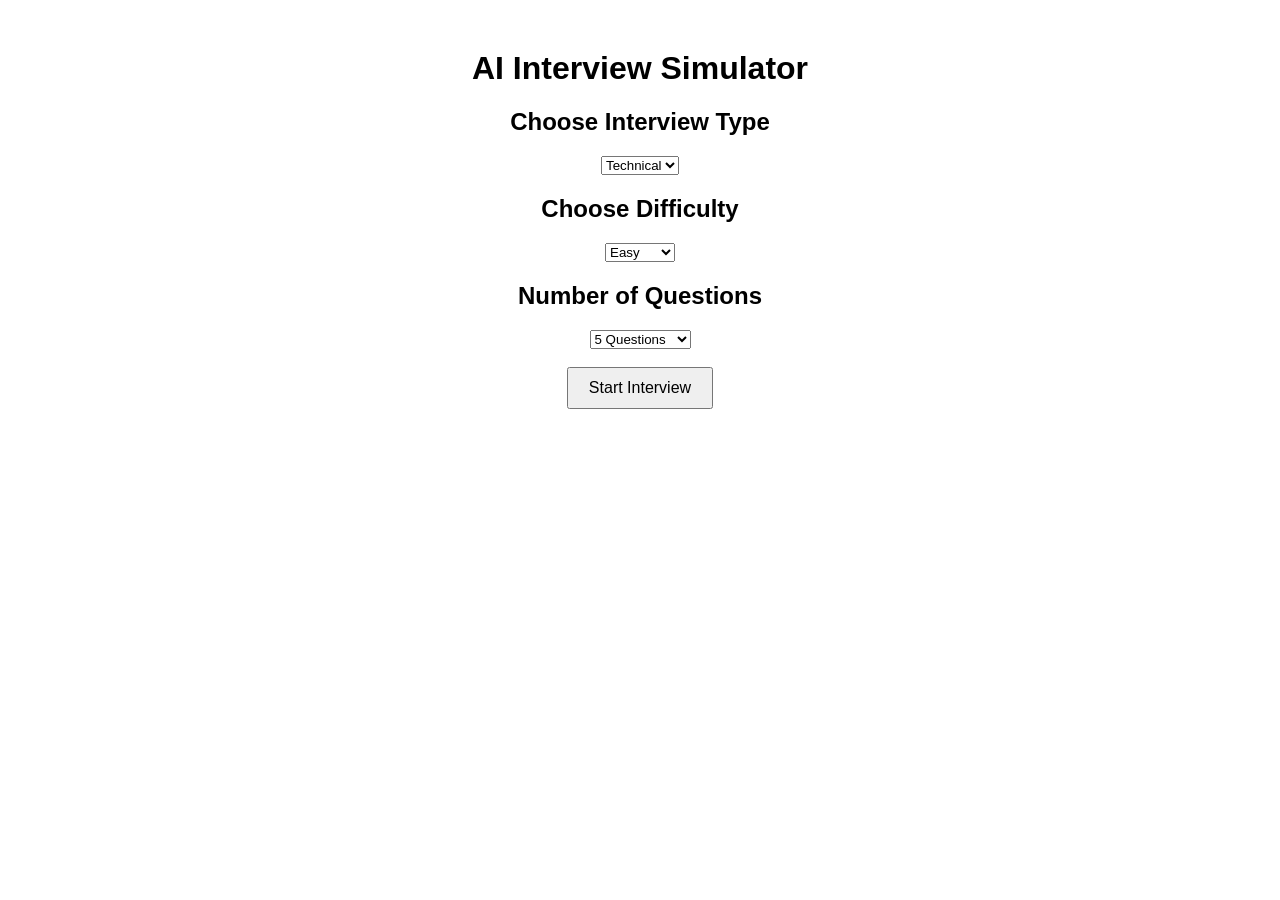
==== Frontend/index.html @ ddd08c0c "Organize frontend and backend structure" ====
<!DOCTYPE html>
<html lang="en">
<head>
    <meta charset="UTF-8">
    <meta name="viewport" content="width=device-width, initial-scale=1.0">
    <title>AI Interview Simulator</title>
    <link rel="stylesheet" href="style.css">
</head>

<body>

    <div id="setup">

        <h1>AI Interview Simulator</h1>

        <h2>Choose Interview Type</h2>

        <select id="interviewType">
            <option value="technical">Technical</option>
            <option value="hr">HR</option>
            <option value="aiml">AI / ML</option>
        </select>

        <h2>Choose Difficulty</h2>

        <select id="difficulty">
            <option value="easy">Easy</option>
            <option value="medium">Medium</option>
            <option value="hard">Hard</option>
        </select>

        <h2>Number of Questions</h2>

        <select id="questionCount">
            <option value="5">5 Questions</option>
            <option value="10">10 Questions</option>
        </select>

        <br><br>

        <button onclick="startInterview()">Start Interview</button>

    </div>


    <div id="interview" style="display:none;">

        <h1>AI Interview Simulator</h1>

        <p id="question"></p>

        <textarea
            id="answer"
            placeholder="Type your answer here">
        </textarea>

        <br><br>

        <button
            id="submitButton"
            onclick="checkAnswer()">
            Submit Answer
        </button>

        <button
            id="nextButton"
            onclick="nextQuestion()"
            style="display:none;">
            Next Question
        </button>

        <p id="result"></p>

    </div>

    <script src="script.js"></script>

</body>
</html>
---- Frontend/style.css ----
body {
font-family: Arial, Helvetica, sans-serif;
text-align: center;
margin-top: 50px;

}
textarea{
    width: 300px;
    height: 100px;
}
button{
    padding: 10px 20px;
    font-size: 16px;
}
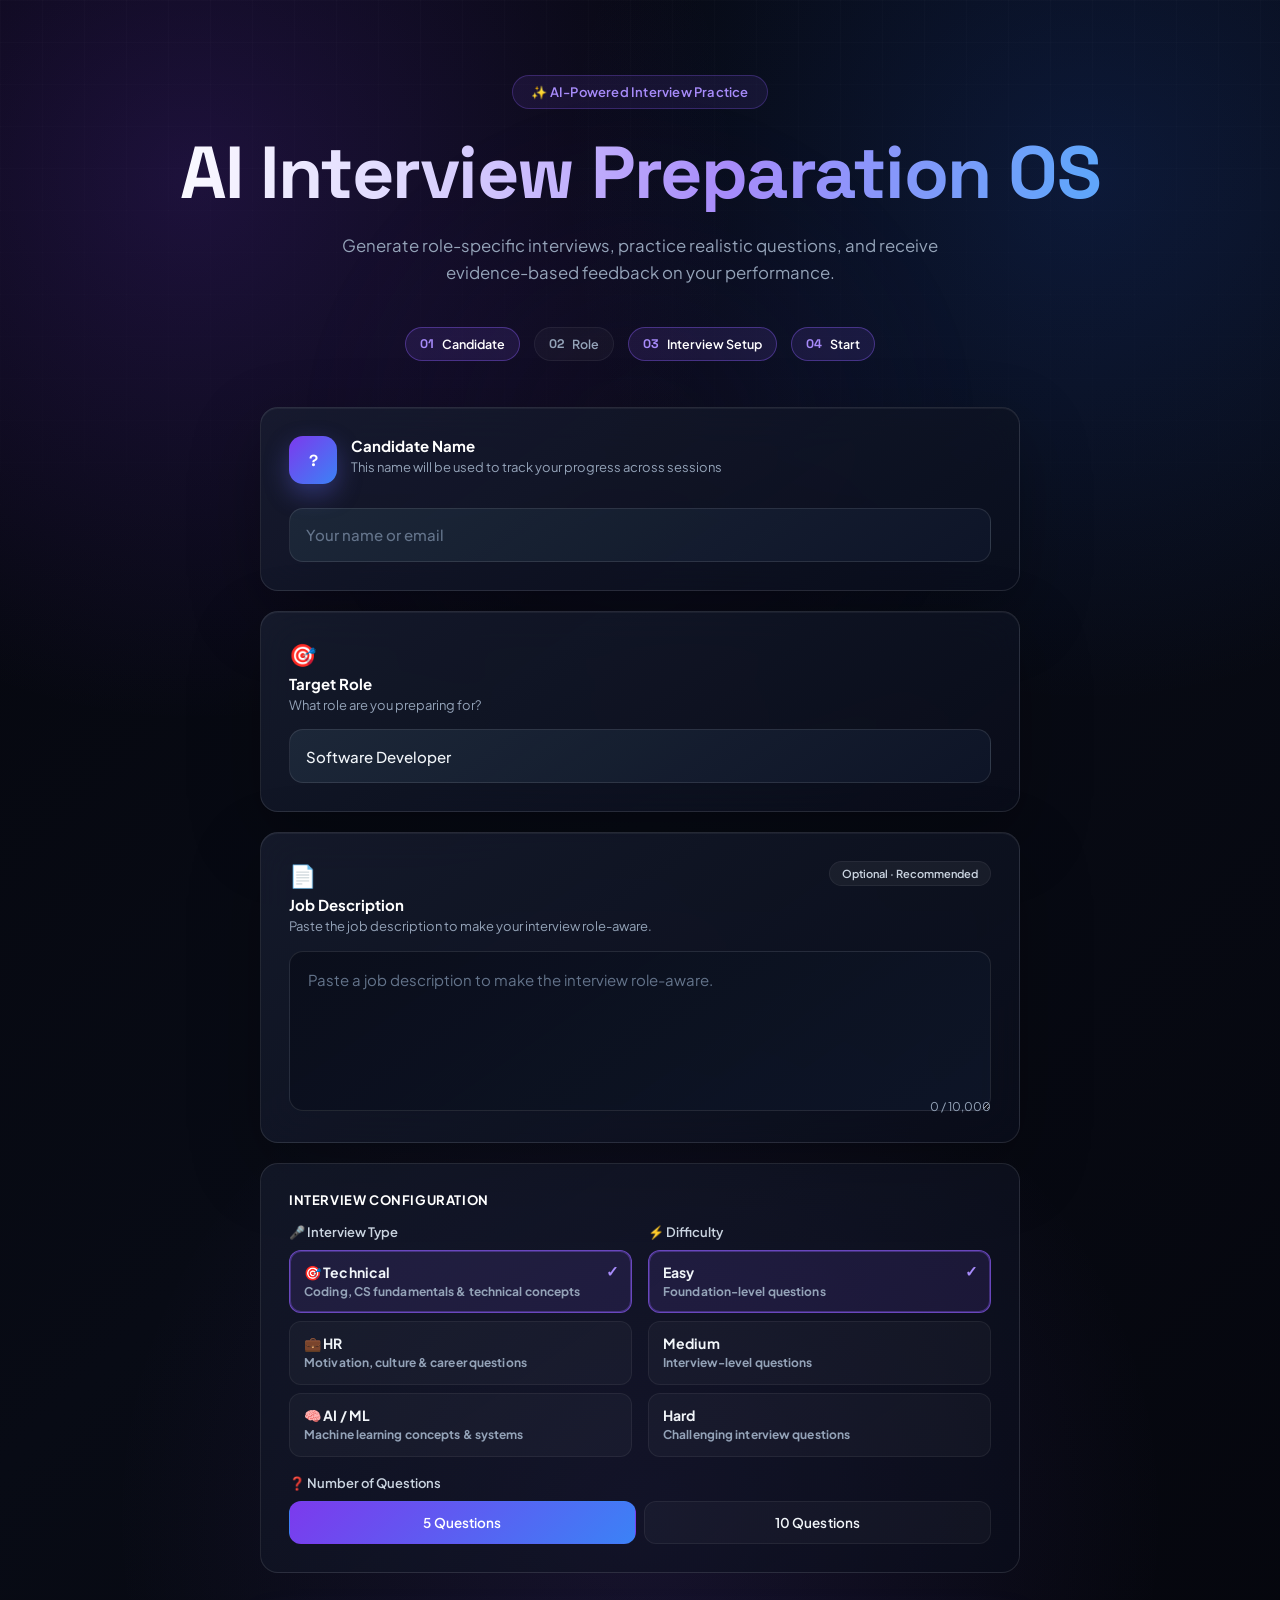
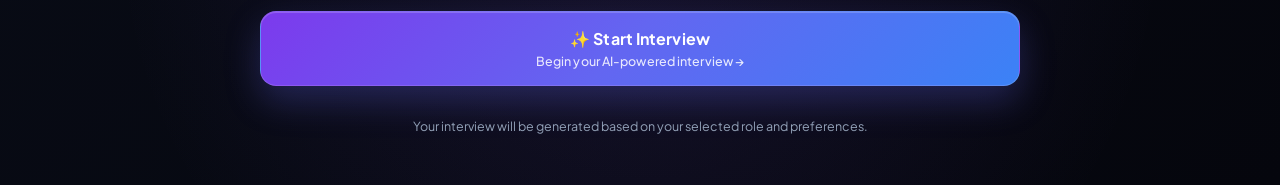
==== commit 061fee99: "Fix and improve AI Interview Simulator" ====
--- a/Frontend/index.html
+++ b/Frontend/index.html
@@ -3,77 +3,156 @@
 <head>
     <meta charset="UTF-8">
     <meta name="viewport" content="width=device-width, initial-scale=1.0">
-    <title>AI Interview Simulator</title>
+    <title>AI Interview Preparation OS</title>
     <link rel="stylesheet" href="style.css">
 </head>
+<body>
+    <div id="setup" class="app-shell">
+        <div class="ai-badge">✨ AI-Powered Interview Practice</div>
+        <h1>AI Interview Preparation OS</h1>
+        <p class="hero-support">Generate role-specific interviews, practice realistic questions, and receive evidence-based feedback on your performance.</p>
 
-<body>
+        <nav class="progress-indicator" id="progressIndicator" aria-label="Setup progress">
+            <div class="progress-step active" data-step="1">
+                <span class="step-num">01</span><span>Candidate</span>
+            </div>
+            <div class="progress-step" data-step="2">
+                <span class="step-num">02</span><span>Role</span>
+            </div>
+            <div class="progress-step" data-step="3">
+                <span class="step-num">03</span><span>Interview Setup</span>
+            </div>
+            <div class="progress-step" data-step="4">
+                <span class="step-num">04</span><span>Start</span>
+            </div>
+        </nav>
 
-    <div id="setup">
+        <div class="setup-grid">
 
-        <h1>AI Interview Simulator</h1>
+            <div class="card profile-card">
+                <div class="card-header">
+                    <div class="avatar" id="avatar" aria-hidden="true">?</div>
+                    <div>
+                        <label for="candidateId" class="card-label">Candidate Name</label>
+                        <p class="card-hint">This name will be used to track your progress across sessions</p>
+                    </div>
+                </div>
+                <input type="text" id="candidateId" placeholder="Your name or email" autocomplete="name">
+            </div>
 
-        <h2>Choose Interview Type</h2>
+            <div class="card">
+                <div class="card-icon" aria-hidden="true">🎯</div>
+                <label for="role" class="card-label">Target Role</label>
+                <p class="card-hint">What role are you preparing for?</p>
+                <input id="role" type="text" list="roleSuggestions" value="Software Developer" maxlength="200" autocomplete="off">
+                <datalist id="roleSuggestions">
+                    <option value="Software Developer">
+                    <option value="AI/ML Engineer">
+                    <option value="Data Scientist">
+                    <option value="Frontend Developer">
+                    <option value="Backend Developer">
+                    <option value="Full Stack Developer">
+                </datalist>
+            </div>
 
-        <select id="interviewType">
-            <option value="technical">Technical</option>
-            <option value="hr">HR</option>
-            <option value="aiml">AI / ML</option>
-        </select>
+            <div class="card">
+                <div class="card-row-between">
+                    <div>
+                        <div class="card-icon" aria-hidden="true">📄</div>
+                        <label for="jobDescription" class="card-label">Job Description</label>
+                    </div>
+                    <span class="badge-optional">Optional · Recommended</span>
+                </div>
+                <p class="card-hint">Paste the job description to make your interview role-aware.</p>
+                <textarea id="jobDescription" maxlength="10000" placeholder="Paste a job description to make the interview role-aware."></textarea>
+                <div class="char-count" id="jdCharCount">0 / 10,000</div>
+            </div>
 
-        <h2>Choose Difficulty</h2>
+            <div class="config-section">
+                <div class="section-heading">Interview Configuration</div>
+                <div class="config-grid">
+                    <fieldset class="option-group" id="interviewTypeGroup">
+                        <legend class="option-group-label">🎤 Interview Type</legend>
+                        <div class="option-cards">
+                            <button type="button" class="option-card active" data-target="interviewType" data-value="technical" aria-pressed="true">
+                                <span class="option-title">🎯 Technical</span>
+                                <span class="option-desc">Coding, CS fundamentals &amp; technical concepts</span>
+                            </button>
+                            <button type="button" class="option-card" data-target="interviewType" data-value="hr" aria-pressed="false">
+                                <span class="option-title">💼 HR</span>
+                                <span class="option-desc">Motivation, culture &amp; career questions</span>
+                            </button>
+                            <button type="button" class="option-card" data-target="interviewType" data-value="aiml" aria-pressed="false">
+                                <span class="option-title">🧠 AI / ML</span>
+                                <span class="option-desc">Machine learning concepts &amp; systems</span>
+                            </button>
+                        </div>
+                    </fieldset>
 
-        <select id="difficulty">
-            <option value="easy">Easy</option>
-            <option value="medium">Medium</option>
-            <option value="hard">Hard</option>
-        </select>
+                    <fieldset class="option-group" id="difficultyGroup">
+                        <legend class="option-group-label">⚡ Difficulty</legend>
+                        <div class="option-cards">
+                            <button type="button" class="option-card active" data-target="difficulty" data-value="easy" aria-pressed="true">
+                                <span class="option-title">Easy</span>
+                                <span class="option-desc">Foundation-level questions</span>
+                            </button>
+                            <button type="button" class="option-card" data-target="difficulty" data-value="medium" aria-pressed="false">
+                                <span class="option-title">Medium</span>
+                                <span class="option-desc">Interview-level questions</span>
+                            </button>
+                            <button type="button" class="option-card" data-target="difficulty" data-value="hard" aria-pressed="false">
+                                <span class="option-title">Hard</span>
+                                <span class="option-desc">Challenging interview questions</span>
+                            </button>
+                        </div>
+                    </fieldset>
+                </div>
 
-        <h2>Number of Questions</h2>
+                <fieldset class="option-group" id="questionCountGroup">
+                    <legend class="option-group-label">❓ Number of Questions</legend>
+                    <div class="segmented" id="questionCountSegmented">
+                        <button type="button" class="segment active" data-target="questionCount" data-value="5" aria-pressed="true">5 Questions</button>
+                        <button type="button" class="segment" data-target="questionCount" data-value="10" aria-pressed="false">10 Questions</button>
+                    </div>
+                </fieldset>
 
-        <select id="questionCount">
-            <option value="5">5 Questions</option>
-            <option value="10">10 Questions</option>
-        </select>
+                <!-- Hidden native controls: script.js reads these .value properties directly.
+                     The visible cards/segments above stay in sync via script.js event listeners. -->
+                <select id="interviewType" aria-hidden="true" style="display:none;">
+                    <option value="technical">Technical</option>
+                    <option value="hr">HR</option>
+                    <option value="aiml">AI / ML</option>
+                </select>
+                <select id="difficulty" aria-hidden="true" style="display:none;">
+                    <option value="easy">Easy</option>
+                    <option value="medium">Medium</option>
+                    <option value="hard">Hard</option>
+                </select>
+                <select id="questionCount" aria-hidden="true" style="display:none;">
+                    <option value="5">5 Questions</option>
+                    <option value="10">10 Questions</option>
+                </select>
+            </div>
 
-        <br><br>
-
-        <button onclick="startInterview()">Start Interview</button>
-
+            <button class="cta-button" onclick="startInterview()">
+                <span class="cta-main">✨ Start Interview</span>
+                <span class="cta-sub">Begin your AI-powered interview →</span>
+            </button>
+            <p class="cta-note">Your interview will be generated based on your selected role and preferences.</p>
+        </div>
     </div>
 
-
     <div id="interview" style="display:none;">
-
-        <h1>AI Interview Simulator</h1>
-
-        <p id="question"></p>
-
-        <textarea
-            id="answer"
-            placeholder="Type your answer here">
-        </textarea>
-
-        <br><br>
-
-        <button
-            id="submitButton"
-            onclick="checkAnswer()">
-            Submit Answer
-        </button>
-
-        <button
-            id="nextButton"
-            onclick="nextQuestion()"
-            style="display:none;">
-            Next Question
-        </button>
-
-        <p id="result"></p>
-
+        <h1>AI Interview Preparation OS</h1>
+        <div class="question-container">
+            <p id="question"></p>
+            <textarea id="answer" placeholder="Type your answer here"></textarea>
+            <button id="submitButton" onclick="checkAnswer()">Submit Answer</button>
+            <button id="nextButton" onclick="nextQuestion()" style="display:none;">Next Question</button>
+            <div id="result"></div>
+        </div>
     </div>
 
     <script src="script.js"></script>
-
 </body>
 </html>
--- a/Frontend/style.css
+++ b/Frontend/style.css
@@ -1,14 +1,741 @@
+@import url('https://fonts.googleapis.com/css2?family=Plus+Jakarta+Sans:wght@400;500;600;700;800&family=Space+Grotesk:wght@500;600;700&display=swap');
+
+* {
+    margin: 0;
+    padding: 0;
+    box-sizing: border-box;
+}
+
+:root {
+    --bg: #05060d;
+    --bg-soft: #0a0d18;
+    --surface: rgba(16, 19, 32, 0.78);
+    --surface-light: rgba(255, 255, 255, 0.055);
+    --border: rgba(255, 255, 255, 0.1);
+    --border-light: rgba(255, 255, 255, 0.06);
+    --white: #ffffff;
+    --text: #f1f5f9;
+    --muted: #94a3b8;
+    --muted-light: #cbd5e1;
+    --purple: #8b5cf6;
+    --purple-light: #a78bfa;
+    --blue: #3b82f6;
+    --cyan: #22d3ee;
+    --green: #34d399;
+    --red: #fb7185;
+    --yellow: #fbbf24;
+    --radius: 18px;
+}
+
+html {
+    min-width: 320px;
+    scroll-behavior: smooth;
+}
+
 body {
-font-family: Arial, Helvetica, sans-serif;
-text-align: center;
-margin-top: 50px;
-
-}
-textarea{
-    width: 300px;
-    height: 100px;
-}
-button{
-    padding: 10px 20px;
+    min-width: 320px;
+    min-height: 100vh;
+    overflow-x: hidden;
+    padding: clamp(20px, 4vw, 60px) clamp(12px, 4vw, 40px);
+    color: var(--text);
+    font-family: "Plus Jakarta Sans", -apple-system, BlinkMacSystemFont, "Segoe UI", sans-serif;
+    background:
+        radial-gradient(circle at 15% 10%, rgba(124, 58, 237, 0.2), transparent 28%),
+        radial-gradient(circle at 85% 10%, rgba(37, 99, 235, 0.17), transparent 27%),
+        radial-gradient(circle at 50% 85%, rgba(139, 92, 246, 0.12), transparent 32%),
+        linear-gradient(135deg, #05060d 0%, #080b15 48%, #05060d 100%);
+}
+
+body::before {
+    content: "";
+    position: fixed;
+    inset: 0;
+    z-index: -2;
+    pointer-events: none;
+    opacity: 0.7;
+    background-image:
+        linear-gradient(rgba(255, 255, 255, 0.025) 1px, transparent 1px),
+        linear-gradient(90deg, rgba(255, 255, 255, 0.025) 1px, transparent 1px);
+    background-size: 42px 42px;
+    mask-image: linear-gradient(to bottom, black, transparent 90%);
+}
+
+body::after {
+    content: "";
+    position: fixed;
+    width: min(700px, 90vw);
+    height: min(700px, 90vw);
+    left: 50%;
+    top: 48%;
+    transform: translate(-50%, -50%);
+    z-index: -1;
+    pointer-events: none;
+    border-radius: 50%;
+    background: radial-gradient(circle, rgba(124, 58, 237, 0.055), transparent 68%);
+    filter: blur(30px);
+}
+
+h1, h2, h3, h4 {
+    font-family: "Space Grotesk", sans-serif;
+}
+
+/* ===================== App shell ===================== */
+.app-shell {
+    width: min(1180px, 100%);
+    margin: 0 auto;
+}
+
+/* ===================== Hero ===================== */
+.ai-badge {
+    display: flex;
+    align-items: center;
+    justify-content: center;
+    gap: 8px;
+    width: fit-content;
+    margin: clamp(10px, 3vw, 24px) auto 0;
+    padding: 8px 18px;
+    color: var(--purple-light);
+    font-size: 13px;
+    font-weight: 600;
+    letter-spacing: 0.2px;
+    background: rgba(139, 92, 246, 0.1);
+    border: 1px solid rgba(139, 92, 246, 0.28);
+    border-radius: 999px;
+    animation: heroIn 0.6s ease both;
+}
+
+h1 {
+    width: min(1100px, 100%);
+    margin: clamp(14px, 3vw, 26px) auto 0;
+    text-align: center;
+    font-size: clamp(2.1rem, 6vw, 4.6rem);
+    line-height: 1.04;
+    letter-spacing: clamp(-1.5px, -0.2vw, -1px);
+    font-weight: 700;
+    color: var(--white);
+    background: linear-gradient(100deg, #ffffff 5%, #ddd6fe 30%, #a78bfa 58%, #60a5fa 90%);
+    -webkit-background-clip: text;
+    background-clip: text;
+    -webkit-text-fill-color: transparent;
+    animation: heroIn 0.7s ease both;
+}
+
+.hero-support {
+    width: min(620px, 100%);
+    margin: clamp(14px, 2vw, 20px) auto 0;
+    text-align: center;
+    color: var(--muted);
+    font-size: clamp(0.9rem, 1.7vw, 1.05rem);
+    line-height: 1.65;
+}
+
+/* ===================== Progress indicator ===================== */
+.progress-indicator {
+    display: flex;
+    flex-wrap: wrap;
+    justify-content: center;
+    gap: clamp(6px, 2vw, 14px);
+    width: min(720px, 100%);
+    margin: clamp(28px, 4vw, 40px) auto 0;
+}
+
+.progress-step {
+    display: flex;
+    align-items: center;
+    gap: 8px;
+    padding: 8px 14px;
+    color: var(--muted);
+    font-size: 12.5px;
+    font-weight: 600;
+    background: rgba(255, 255, 255, 0.03);
+    border: 1px solid var(--border-light);
+    border-radius: 999px;
+    transition: color 0.25s ease, border-color 0.25s ease, background 0.25s ease;
+}
+
+.progress-step .step-num {
+    color: var(--muted);
+    font-family: "Space Grotesk", sans-serif;
+    font-weight: 700;
+    transition: color 0.25s ease;
+}
+
+.progress-step.active {
+    color: var(--white);
+    background: rgba(139, 92, 246, 0.12);
+    border-color: rgba(139, 92, 246, 0.4);
+}
+
+.progress-step.active .step-num {
+    color: var(--purple-light);
+}
+
+/* ===================== Setup grid / cards ===================== */
+.setup-grid {
+    width: min(760px, 100%);
+    margin: clamp(30px, 5vw, 46px) auto 0;
+    display: flex;
+    flex-direction: column;
+    gap: 20px;
+}
+
+.card {
+    padding: clamp(20px, 3.5vw, 28px);
+    background: linear-gradient(145deg, rgba(24, 30, 49, 0.78), rgba(10, 14, 28, 0.7));
+    border: 1px solid var(--border);
+    border-radius: var(--radius);
+    backdrop-filter: blur(22px);
+    -webkit-backdrop-filter: blur(22px);
+    box-shadow: 0 25px 70px rgba(0, 0, 0, 0.28), inset 0 1px rgba(255, 255, 255, 0.05);
+    animation: cardIn 0.5s ease both;
+}
+
+.card-header {
+    display: flex;
+    align-items: flex-start;
+    gap: 14px;
+    margin-bottom: 16px;
+}
+
+.avatar {
+    display: flex;
+    align-items: center;
+    justify-content: center;
+    flex: 0 0 48px;
+    width: 48px;
+    height: 48px;
+    color: #fff;
+    font-family: "Space Grotesk", sans-serif;
     font-size: 16px;
+    font-weight: 700;
+    background: linear-gradient(135deg, #7c3aed, #3b82f6);
+    border-radius: 14px;
+    box-shadow: 0 10px 25px rgba(99, 102, 241, 0.35);
+}
+
+.card-icon {
+    font-size: 22px;
+    margin-bottom: 6px;
+}
+
+.card-label {
+    display: block;
+    color: var(--white);
+    font-size: 15px;
+    font-weight: 700;
+}
+
+.card-hint {
+    color: var(--muted);
+    font-size: 13px;
+    line-height: 1.5;
+    margin-top: 3px;
+    margin-bottom: 14px;
+}
+
+.card-row-between {
+    display: flex;
+    align-items: flex-start;
+    justify-content: space-between;
+    gap: 12px;
+}
+
+.badge-optional {
+    flex: 0 0 auto;
+    padding: 5px 12px;
+    color: var(--muted-light);
+    font-size: 11px;
+    font-weight: 600;
+    background: rgba(255, 255, 255, 0.05);
+    border: 1px solid var(--border-light);
+    border-radius: 999px;
+    white-space: nowrap;
+}
+
+.char-count {
+    margin-top: -12px;
+    text-align: right;
+    color: var(--muted);
+    font-size: 12px;
+}
+
+.card input[type="text"],
+.card textarea {
+    margin: 0;
+}
+
+input[type="text"] {
+    display: block;
+    width: 100%;
+    height: clamp(48px, 6vw, 54px);
+    padding: 0 16px;
+    color: var(--text);
+    font-family: "Plus Jakarta Sans", sans-serif;
+    font-size: 15px;
+    font-weight: 500;
+    background: linear-gradient(145deg, rgba(30, 41, 59, 0.9), rgba(15, 23, 42, 0.85));
+    border: 1px solid var(--border);
+    border-radius: 14px;
+    outline: none;
+    transition: border-color 0.25s ease, box-shadow 0.25s ease, transform 0.2s ease;
+}
+
+input[type="text"]::placeholder {
+    color: #64748b;
+}
+
+input[type="text"]:hover {
+    border-color: rgba(139, 92, 246, 0.5);
+}
+
+input[type="text"]:focus {
+    border-color: rgba(139, 92, 246, 0.9);
+    box-shadow: 0 0 0 4px rgba(139, 92, 246, 0.11);
+}
+
+textarea {
+    display: block;
+    width: 100%;
+    min-height: clamp(120px, 18vw, 160px);
+    margin-top: 4px;
+    padding: 16px 18px;
+    resize: vertical;
+    color: var(--text);
+    font-family: "Plus Jakarta Sans", sans-serif;
+    font-size: 15px;
+    line-height: 1.65;
+    background: linear-gradient(145deg, rgba(10, 14, 27, 0.94), rgba(15, 23, 42, 0.8));
+    border: 1px solid var(--border);
+    border-radius: 14px;
+    outline: none;
+    transition: border-color 0.25s ease, box-shadow 0.25s ease;
+}
+
+textarea::placeholder {
+    color: #64748b;
+}
+
+textarea:focus {
+    border-color: rgba(139, 92, 246, 0.85);
+    box-shadow: 0 0 0 4px rgba(139, 92, 246, 0.1);
+}
+
+/* ===================== Interview configuration ===================== */
+.config-section {
+    padding: clamp(20px, 3.5vw, 28px);
+    background: linear-gradient(145deg, rgba(24, 30, 49, 0.6), rgba(10, 14, 28, 0.55));
+    border: 1px solid var(--border);
+    border-radius: var(--radius);
+    animation: cardIn 0.5s ease both;
+}
+
+.section-heading {
+    color: var(--white);
+    font-size: 13px;
+    font-weight: 700;
+    letter-spacing: 0.6px;
+    text-transform: uppercase;
+    margin-bottom: 16px;
+}
+
+.config-grid {
+    display: grid;
+    grid-template-columns: 1fr 1fr;
+    gap: 16px;
+    margin-bottom: 18px;
+}
+
+.option-group {
+    border: none;
+}
+
+.option-group-label {
+    display: block;
+    color: var(--muted-light);
+    font-size: 13px;
+    font-weight: 600;
+    margin-bottom: 10px;
+}
+
+.option-cards {
+    display: flex;
+    flex-direction: column;
+    gap: 8px;
+}
+
+.option-card {
+    position: relative;
+    display: flex;
+    flex-direction: column;
+    align-items: flex-start;
+    gap: 3px;
+    width: 100%;
+    padding: 12px 14px;
+    color: var(--text);
+    text-align: left;
+    background: rgba(255, 255, 255, 0.03);
+    border: 1px solid var(--border-light);
+    border-radius: 12px;
+    cursor: pointer;
+    transition: border-color 0.22s ease, background 0.22s ease;
+    justify-content: flex-start;
+    min-width: 0;
+    min-height: 0;
+    margin: 0;
+    box-shadow: none;
+}
+
+.option-card::before {
+    display: none;
+}
+
+.option-card:hover {
+    border-color: rgba(139, 92, 246, 0.4);
+    transform: none;
+    filter: none;
+    box-shadow: none;
+}
+
+.option-card .option-title {
+    font-size: 14px;
+    font-weight: 700;
+}
+
+.option-card .option-desc {
+    color: var(--muted);
+    font-size: 12px;
+    line-height: 1.4;
+}
+
+.option-card.active {
+    background: rgba(139, 92, 246, 0.12);
+    border-color: rgba(139, 92, 246, 0.7);
+    box-shadow: 0 0 0 1px rgba(139, 92, 246, 0.35) inset;
+}
+
+.option-card.active::after {
+    content: "✓";
+    position: absolute;
+    top: 10px;
+    right: 12px;
+    color: var(--purple-light);
+    font-weight: 700;
+}
+
+.segmented {
+    display: flex;
+    flex-wrap: wrap;
+    gap: 8px;
+}
+
+.segment {
+    flex: 1 1 140px;
+    padding: 12px 16px;
+    color: var(--text);
+    font-size: 13.5px;
+    font-weight: 600;
+    background: rgba(255, 255, 255, 0.03);
+    border: 1px solid var(--border-light);
+    border-radius: 12px;
+    cursor: pointer;
+    transition: border-color 0.22s ease, background 0.22s ease;
+    min-width: 0;
+    min-height: 0;
+    margin: 0;
+    box-shadow: none;
+}
+
+.segment::before {
+    display: none;
+}
+
+.segment:hover {
+    border-color: rgba(139, 92, 246, 0.4);
+    transform: none;
+    filter: none;
+    box-shadow: none;
+}
+
+.segment.active {
+    color: #fff;
+    background: linear-gradient(135deg, #7c3aed, #3b82f6);
+    border-color: transparent;
+}
+
+/* ===================== CTA ===================== */
+.cta-button {
+    display: flex;
+    flex-direction: column;
+    align-items: center;
+    justify-content: center;
+    gap: 4px;
+    width: 100%;
+    min-height: 66px;
+    margin: clamp(10px, 2vw, 18px) auto 0;
+    padding: 16px 28px;
+    color: #ffffff;
+    background: linear-gradient(135deg, #7c3aed 0%, #6366f1 48%, #3b82f6 100%);
+    border: 1px solid rgba(255, 255, 255, 0.14);
+    border-radius: 16px;
+    cursor: pointer;
+    box-shadow: 0 15px 35px rgba(99, 102, 241, 0.27), inset 0 1px rgba(255, 255, 255, 0.18);
+    transition: transform 0.22s ease, box-shadow 0.22s ease, filter 0.22s ease;
+}
+
+.cta-button .cta-main {
+    font-family: "Plus Jakarta Sans", sans-serif;
+    font-size: 16px;
+    font-weight: 700;
+}
+
+.cta-button .cta-sub {
+    font-size: 12.5px;
+    font-weight: 500;
+    opacity: 0.85;
+}
+
+.cta-button:hover {
+    transform: translateY(-3px);
+    filter: brightness(1.08);
+    box-shadow: 0 20px 45px rgba(99, 102, 241, 0.38);
+}
+
+.cta-button:focus-visible {
+    outline: 2px solid var(--purple-light);
+    outline-offset: 3px;
+}
+
+.cta-note {
+    width: 100%;
+    margin-top: 12px;
+    text-align: center;
+    color: var(--muted);
+    font-size: 12.5px;
+}
+
+/* ===================== Generic buttons (used on the interview screen) ===================== */
+button {
+    position: relative;
+    display: flex;
+    align-items: center;
+    justify-content: center;
+    gap: 10px;
+    width: fit-content;
+    min-width: 190px;
+    min-height: 54px;
+    margin: clamp(20px, 3vw, 32px) auto;
+    padding: 14px 28px;
+    overflow: hidden;
+    color: #ffffff;
+    font-family: "Plus Jakarta Sans", sans-serif;
+    font-size: 15px;
+    font-weight: 700;
+    letter-spacing: 0.1px;
+    background: linear-gradient(135deg, #7c3aed 0%, #6366f1 48%, #3b82f6 100%);
+    border: 1px solid rgba(255, 255, 255, 0.14);
+    border-radius: 15px;
+    cursor: pointer;
+    box-shadow: 0 15px 35px rgba(99, 102, 241, 0.27), inset 0 1px rgba(255, 255, 255, 0.18);
+    transition: transform 0.22s ease, box-shadow 0.22s ease, filter 0.22s ease;
+}
+
+button::before {
+    content: "";
+    position: absolute;
+    top: 0;
+    left: -120%;
+    width: 70%;
+    height: 100%;
+    transform: skewX(-20deg);
+    background: linear-gradient(90deg, transparent, rgba(255, 255, 255, 0.16), transparent);
+    transition: left 0.6s ease;
+}
+
+button:hover::before {
+    left: 150%;
+}
+
+button:hover {
+    transform: translateY(-3px);
+    filter: brightness(1.08);
+    box-shadow: 0 20px 45px rgba(99, 102, 241, 0.38), 0 0 35px rgba(139, 92, 246, 0.16), inset 0 1px rgba(255, 255, 255, 0.2);
+}
+
+button:active {
+    transform: translateY(-1px);
+}
+
+button:disabled {
+    opacity: 0.45;
+    cursor: not-allowed;
+    transform: none;
+    box-shadow: none;
+}
+
+button:disabled::before {
+    display: none;
+}
+
+button:focus-visible {
+    outline: 2px solid var(--purple-light);
+    outline-offset: 3px;
+}
+
+/* ===================== Interview screen ===================== */
+#interview h1 {
+    font-size: clamp(1.8rem, 4vw, 2.6rem);
+}
+
+.question-container {
+    width: min(760px, 100%);
+    margin: clamp(24px, 4vw, 36px) auto 0;
+    padding: clamp(20px, 4vw, 36px);
+    background: linear-gradient(145deg, rgba(24, 30, 49, 0.78), rgba(10, 14, 28, 0.7));
+    border: 1px solid var(--border);
+    border-radius: clamp(18px, 3vw, 24px);
+    backdrop-filter: blur(22px);
+    -webkit-backdrop-filter: blur(22px);
+    box-shadow: 0 35px 100px rgba(0, 0, 0, 0.34), inset 0 1px rgba(255, 255, 255, 0.055);
+    text-align: center;
+}
+
+#question {
+    color: var(--muted-light);
+    font-size: 15px;
+    margin-bottom: 18px;
+}
+
+.question-container textarea {
+    text-align: left;
+}
+
+#result {
+    width: 100%;
+    margin-top: 22px;
+    padding: 18px 20px;
+    text-align: left;
+    color: var(--muted-light);
+    font-size: 14px;
+    line-height: 1.7;
+    background: rgba(30, 41, 59, 0.4);
+    border: 1px solid var(--border-light);
+    border-radius: 14px;
+}
+
+#result:empty {
+    display: none;
+    padding: 0;
+    border: none;
+    background: none;
+}
+
+#result h3 {
+    margin-bottom: 10px;
+}
+
+#result ul {
+    margin: 6px 0 12px 18px;
+}
+
+/* ===================== Select fallback styling ===================== */
+select {
+    display: block;
+    width: 100%;
+    height: clamp(48px, 6vw, 54px);
+    padding: 0 40px 0 16px;
+    color: var(--text);
+    font-family: "Plus Jakarta Sans", sans-serif;
+    font-size: 14px;
+    font-weight: 600;
+    background: linear-gradient(145deg, rgba(30, 41, 59, 0.9), rgba(15, 23, 42, 0.85));
+    border: 1px solid var(--border);
+    border-radius: 14px;
+    outline: none;
+    cursor: pointer;
+}
+
+select option {
+    color: #f8fafc;
+    background: #0f172a;
+}
+
+a {
+    color: var(--purple-light);
+    text-decoration: none;
+}
+
+a:hover {
+    color: #c4b5fd;
+}
+
+@keyframes heroIn {
+    from { opacity: 0; transform: translateY(18px); filter: blur(4px); }
+    to { opacity: 1; transform: translateY(0); filter: blur(0); }
+}
+
+@keyframes cardIn {
+    from { opacity: 0; transform: translateY(14px); }
+    to { opacity: 1; transform: translateY(0); }
+}
+
+/* ===================== Responsive ===================== */
+@media (max-width: 1024px) {
+    .config-grid {
+        grid-template-columns: 1fr;
+    }
+}
+
+@media (max-width: 768px) {
+    .progress-step span:last-child {
+        display: none;
+    }
+    .progress-step {
+        padding: 8px 10px;
+    }
+}
+
+@media (max-width: 600px) {
+    body {
+        padding: 22px 13px;
+    }
+
+    h1 {
+        font-size: clamp(1.9rem, 11vw, 2.6rem);
+    }
+
+    .card, .config-section {
+        padding: 18px;
+        border-radius: 16px;
+    }
+
+    .cta-button {
+        padding: 14px 18px;
+    }
+
+    select, input[type="text"] {
+        height: 50px;
+    }
+}
+
+@media (max-width: 480px) {
+    .ai-badge {
+        font-size: 12px;
+        padding: 6px 14px;
+    }
+
+    .avatar {
+        width: 40px;
+        height: 40px;
+        flex: 0 0 40px;
+        font-size: 14px;
+    }
+}
+
+@media (prefers-reduced-motion: reduce) {
+    *, *::before, *::after {
+        animation-duration: 0.01ms !important;
+        animation-iteration-count: 1 !important;
+        scroll-behavior: auto !important;
+        transition-duration: 0.01ms !important;
+    }
 }
